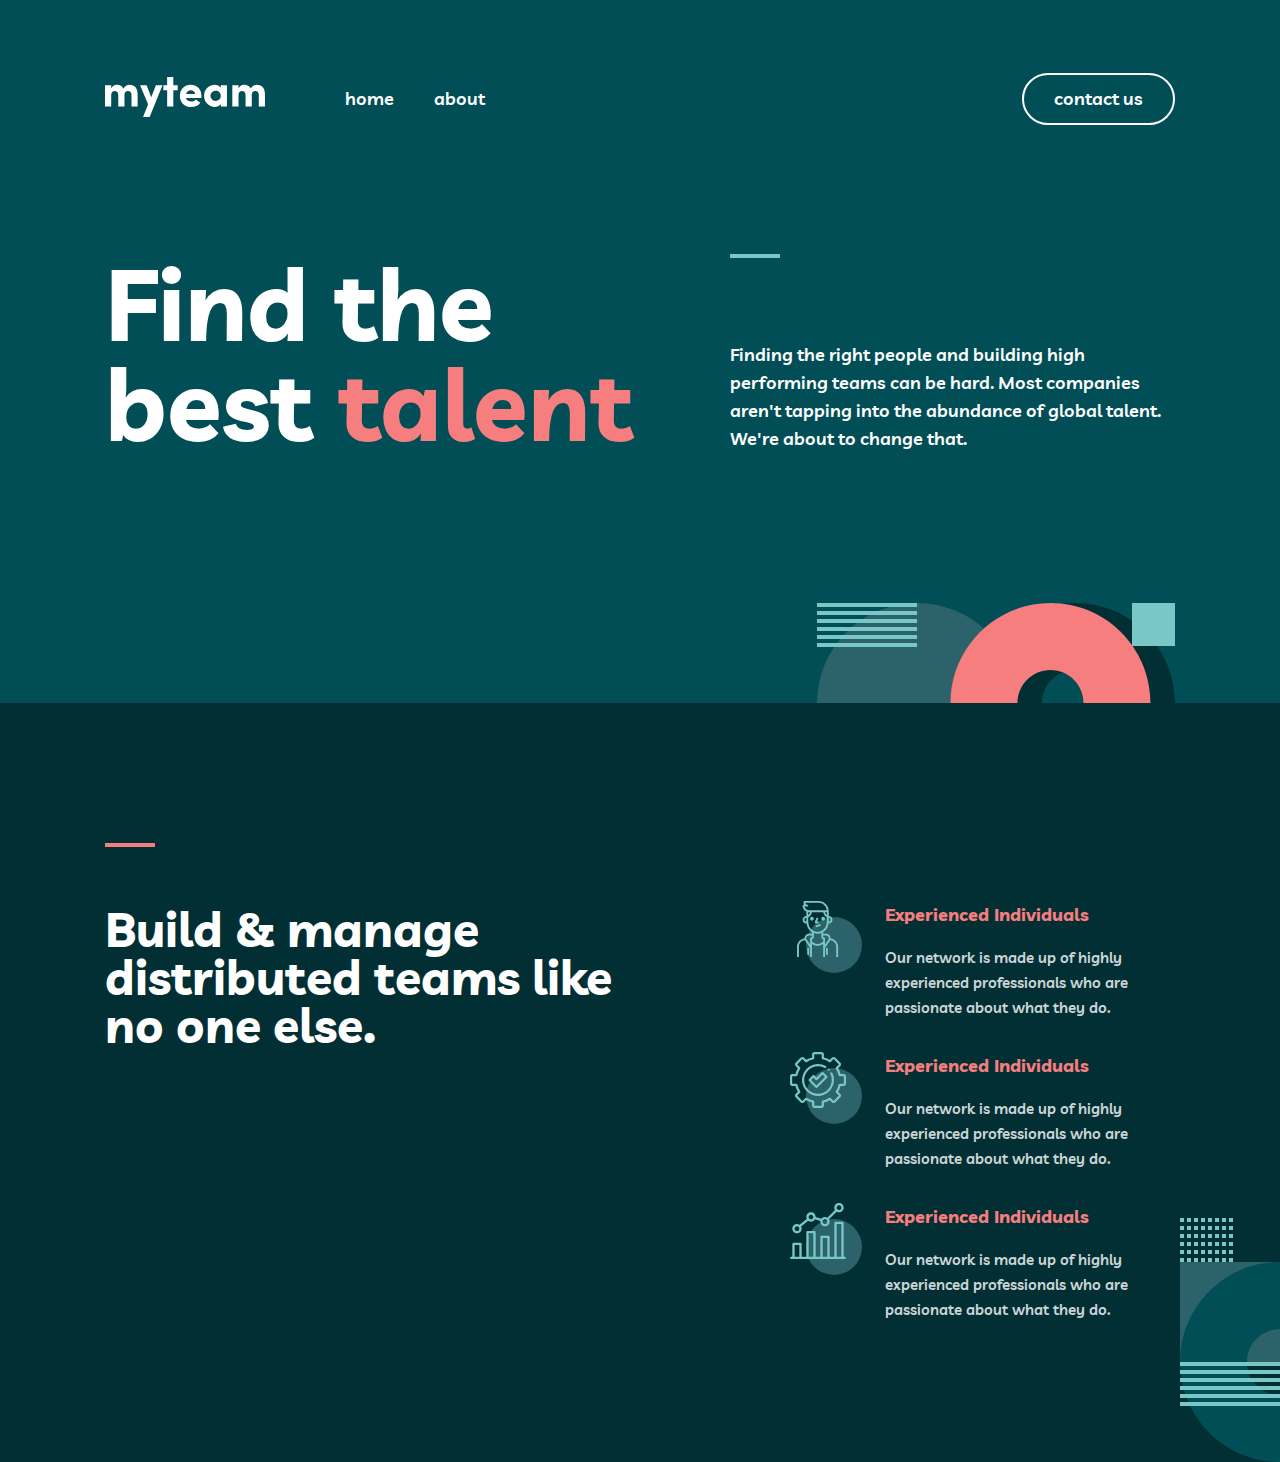
==== index.html @ b456665f "Initial commit" ====
<!DOCTYPE html>
<html lang="en">
<head>
    <meta charset="UTF-8">
    <meta name="viewport" content="width=device-width, initial-scale=1.0">
    <link rel="icon" href="./images/site-logo.svg">
    <link rel="stylesheet" href="./css/main.css">
    <title>My Team</title>
</head>
<body>
    <header class="site-header">
        <div class="container">
            <div class="haeder">
                <div class="header__logo-navbar-wrapper">
                    <a class="header__logo-link" href="/">
                        <img class="header__logo-img" src="./images/site-logo.svg" alt="site-logo" width="160" height="40">
                    </a>
                    <ul class="header__list">
                        <li class="header__item">
                            <a class="header__link" href="#">home</a>
                        </li>
                        <li class="header__item">
                            <a class="header__link" href="#">about</a>
                        </li>
                    </ul>
                </div>
                <a class="header__contact-link" href="">contact us</a>
                <button class="header__hamburger-btn">
                    <img src="./images/hamburger-menu.svg" alt="hamburger-menu" width="20" height="17">
                </button>
            </div>
        </div>
    </header>
    <main class="site-main">
        <section class="hero-section">
            <div class="container">
                <div class="hero">
                    <div class="hero__title-wrapper">
                        <h2 class="hero__title">Find the best <span class="hero__title hero__title--color">talent</span></h2>
                    </div>
                    <div class="hero__text-wrapper">
                        <span class="hero--text-top-line"></span>
                        <p class="hero__text">Finding the right people and building high performing teams can be hard. Most companies aren't tapping into the abundance of global talent. We're about to change that.</p>
                    </div>
                </div>
            </div>
        </section>
        <section class="build-section">
            <div class="container">
                <div class="build">
                    <div class="build__title-wrapper">
                        <span class="build__title-line"></span>
                        <h2 class="build__title">Build & manage distributed teams like no one else.</h2>
                    </div>
                    <ul class="build__list">
                        <li class="build__item">
                            <img src="./images/build-section-img.svg" alt="build-img" width="72" height="72">
                            <div class="build__item-content">
                                <h3 class="build__item-title">Experienced Individuals</h3>
                                <p class="build__item-text">Our network is made up of highly experienced professionals who are passionate about what they do.</p>
                            </div>
                        </li>
                        <li class="build__item">
                            <img src="./images/build-section-img2.svg" alt="build-img" max-width="72" height="72">
                            <div class="build__item-content">
                                <h3 class="build__item-title">Experienced Individuals</h3>
                                <p class="build__item-text">Our network is made up of highly experienced professionals who are passionate about what they do.</p>
                            </div>
                        </li>
                        <li class="build__item">
                            <img src="./images/build-section-img3.svg" alt="build-img" width="72" height="72">
                            <div class="build__item-content">
                                <h3 class="build__item-title">Experienced Individuals</h3>
                                <p class="build__item-text">Our network is made up of highly experienced professionals who are passionate about what they do.</p>
                            </div>
                        </li>
                    </ul>
                </div>
            </div>
        </section>
    </main>
</body>
</html>
---- css/main.css ----
@font-face {
  font-display: swap;
  font-family: "Livvic";
  font-style: normal;
  font-weight: 500;
  src: url("../fonts/livvic-v14-latin-500.woff2") format("woff2");
}
@font-face {
  font-display: swap;
  font-family: "Livvic";
  font-style: normal;
  font-weight: 600;
  src: url("../fonts/livvic-v14-latin-600.woff2") format("woff2");
}
@font-face {
  font-display: swap;
  font-family: "Livvic";
  font-style: normal;
  font-weight: 700;
  src: url("../fonts/livvic-v14-latin-700.woff2") format("woff2");
}
.visually-hidden {
  position: absolute;
  width: 1px;
  height: 1px;
  margin: -1px;
  border: 0;
  padding: 0;
  white-space: nowrap;
  -webkit-clip-path: inset(100%);
          clip-path: inset(100%);
  clip: rect(0 0 0 0);
  overflow: hidden;
}

* {
  margin: 0;
  padding: 0;
  list-style: none;
  text-decoration: none;
  box-sizing: border-box;
}

body {
  font-family: "Livvic";
  background-color: rgb(1, 78, 86);
}

.container {
  max-width: 1110px;
  margin: 0 auto;
  padding: 0 20px;
}

.site-header {
  padding: 73px 0 128px;
}

.haeder {
  display: flex;
  align-items: center;
  justify-content: space-between;
  gap: 0px;
}

.header__logo-navbar-wrapper {
  display: flex;
  align-items: center;
  justify-content: start;
  gap: 80px;
}

.header__logo-link {
  display: inline-block;
}

.header__list {
  display: flex;
  align-items: center;
  justify-content: start;
  gap: 40px;
}

.header__link {
  margin-bottom: 0;
  font-size: 18px;
  font-weight: 600;
  line-height: 28px;
  color: white;
}

.header__contact-link {
  display: inline-block;
  width: 153px;
  padding: 10px 0;
  border-radius: 30px;
  border: 2px solid white;
  background-color: transparent;
  text-align: center;
  cursor: pointer;
  transition: all 0.3s linear;
  margin-bottom: 0px;
  font-size: 18px;
  font-weight: 600;
  line-height: 28px;
  color: white;
}
.header__contact-link:hover {
  background-color: white;
  color: rgb(1, 78, 86);
}

.header__hamburger-btn {
  background-color: transparent;
  border: none;
  cursor: pointer;
  display: none;
}

@media only screen and (max-width: 800px) {
  .site-header {
    padding: 64px 0 112px;
  }
  .header__logo-img {
    width: 128px;
    height: 32px;
  }
  .header__logo-navbar-wrapper {
    display: flex;
    align-items: center;
    justify-content: start;
    gap: 48px;
  }
}
@media (max-width: 600px) {
  .site-header {
    padding: 48px 0 80px;
  }
  .header__logo-img {
    width: 128px;
    height: 32px;
  }
  .header__list {
    display: none;
  }
  .header__logo-navbar-wrapper {
    display: flex;
    align-items: center;
    justify-content: start;
    gap: 0px;
  }
  .header__contact-link {
    display: none;
  }
  .header__hamburger-btn {
    display: block;
  }
}
.hero-section {
  background-image: url(../../images/bg-images.svg);
  background-repeat: no-repeat;
  background-size: 200px 200px;
  background-position: calc(50% - 741px) top;
}

.hero {
  padding-bottom: 250px;
  background-image: url(../../images/bg-images2.svg);
  background-repeat: no-repeat;
  background-size: 358px 100px;
  background-position: bottom right;
  display: flex;
  align-items: center;
  justify-content: space-between;
  gap: 0px;
}

.hero__title-wrapper {
  width: 550px;
}

.hero__title {
  margin-bottom: 0;
  font-size: 100px;
  font-weight: 700;
  line-height: 100px;
  color: white;
}

.hero__title--color {
  color: rgb(246, 126, 126);
}

.hero__text-wrapper {
  width: 445px;
}

.hero--text-top-line {
  margin-bottom: 79px;
  display: inline-block;
  width: 50px;
  height: 4px;
  background-color: rgb(121, 200, 199);
}

.hero__text {
  margin-bottom: 0;
  font-size: 18px;
  font-weight: 600;
  line-height: 28px;
  color: white;
}

@media only screen and (max-width: 800px) {
  .hero {
    flex-direction: column;
    text-align: center;
    display: flex;
    align-items: center;
    justify-content: start;
    gap: 24px;
    background-position: center bottom;
  }
  .hero__text-top-line {
    display: none;
  }
  .hero__title {
    margin-bottom: 0;
    font-size: 64px;
    font-weight: 700;
    line-height: 56px;
    color: white;
  }
  .hero__text {
    margin-bottom: 0;
    font-size: 15px;
    font-weight: 600;
    line-height: 28px;
    color: white;
  }
  .hero__title--color {
    color: rgb(246, 126, 126);
  }
  .hero__title-wrapper, .hero__text-wrapper {
    width: 100%;
  }
}
@media (max-width: 600px) {
  .hero {
    padding-bottom: 197px;
    display: flex;
    align-items: center;
    justify-content: start;
    gap: 18px;
  }
  .hero__title {
    margin-bottom: 0;
    font-size: 40px;
    font-weight: 700;
    line-height: 40px;
    color: white;
  }
  .hero__title--color {
    color: rgb(246, 126, 126);
  }
}
@media (max-width: 400px) {
  .hero {
    background-size: 100%;
  }
}
.build-section {
  background-color: rgb(1, 47, 52);
  background-image: url(../../images/build-section-bg.svg);
  background-repeat: no-repeat;
  background-size: 100px 244px;
  background-position: bottom right;
}

.build {
  padding: 140px 0 108px;
  display: flex;
  align-items: start;
  justify-content: space-between;
  gap: 125px;
}

.build__title-wrapper {
  max-width: 621px;
}

.build__title-line {
  margin-bottom: 54px;
  display: inline-block;
  width: 50px;
  height: 4px;
  background-color: rgb(246, 126, 126);
}

.build__title {
  margin-bottom: 0;
  font-size: 48px;
  font-weight: 700;
  line-height: 48px;
  color: white;
}

.build__list {
  margin-top: 58px;
}

.build__item {
  display: flex;
  align-items: start;
  justify-content: space-between;
  gap: 23px;
  margin-bottom: 32px;
}

.build__item-title {
  margin-bottom: 16px;
  font-size: 18px;
  font-weight: 700;
  line-height: 28px;
  color: rgb(246, 126, 126);
}

.build__item-text {
  margin-bottom: 0px;
  font-size: 15px;
  font-weight: 600;
  line-height: 25px;
  color: #CCD5D6;
}

@media only screen and (max-width: 800px) {
  .build-section {
    padding: 100px 0 100px;
    background-position: top right;
  }
  .build {
    flex-direction: column;
    display: flex;
    align-items: 0;
    justify-content: start;
    gap: 64px;
  }
  .build__title-wrapper {
    max-width: 641px;
  }
  .build__title-line {
    margin-bottom: 32px;
  }
  .build__title {
    width: 100%;
  }
  .build__item {
    display: flex;
    align-items: center;
    justify-content: space-between;
    gap: 23px;
  }
  .build__item-title {
    margin-bottom: 16px;
    font-size: 18px;
    font-weight: 700;
    line-height: 28px;
    color: rgb(246, 126, 126);
  }
}
@media (max-width: 500px) {
  .build-section {
    padding: 64px;
  }
  .build__list {
    gap: 32px;
  }
  .build__item {
    display: flex;
    align-items: center;
    justify-content: space-between;
    gap: 16px;
    flex-direction: column;
    text-align: center;
  }
  .build__item-content {
    display: flex;
    align-items: center;
    justify-content: space-between;
    gap: 8px;
    flex-direction: column;
  }
}/*# sourceMappingURL=main.css.map */
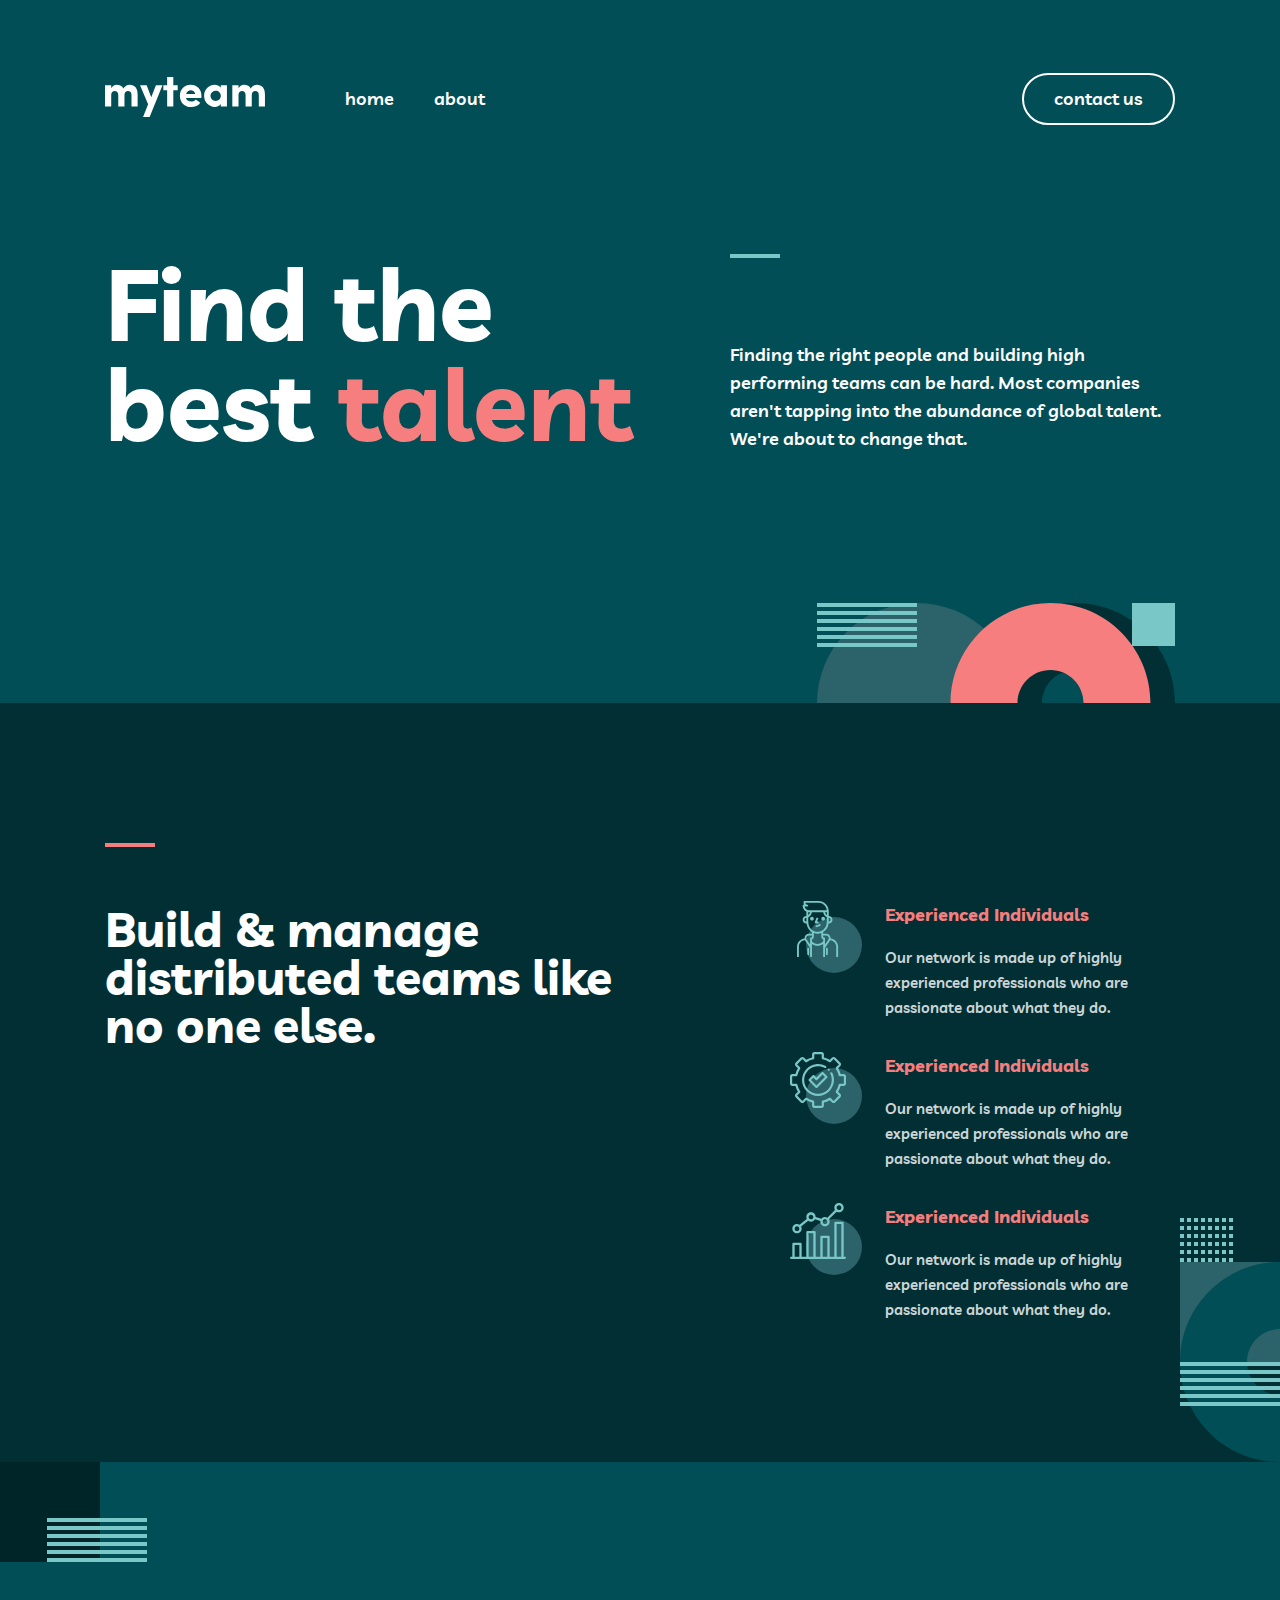
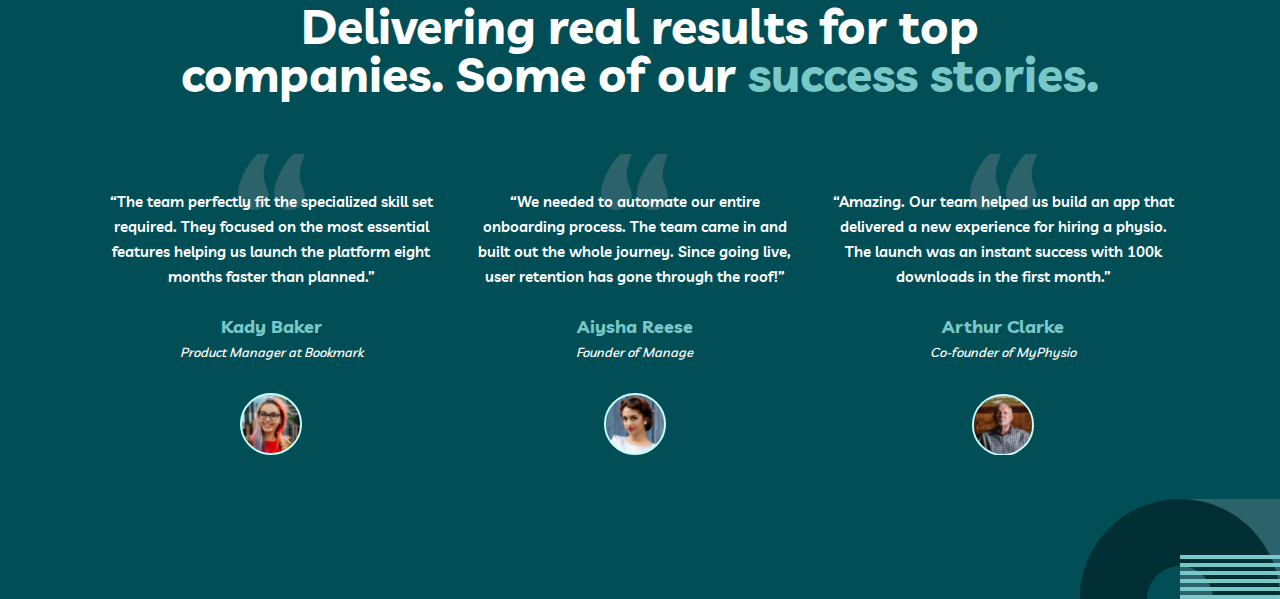
==== commit 6c47359d: "Change index,scss and plus tablet and mobile" ====
--- a/index.html
+++ b/index.html
@@ -78,6 +78,38 @@
                 </div>
             </div>
         </section>
+        <section class="stories-section">
+            <div class="container">
+                <div class="stories">
+                    <div class="stories__title-wrapper">
+                        <h2 class="stories__title">Delivering real results for top companies. Some of our <span class="stories__title stories__title--color">success stories.</span></h2>
+                    </div>
+                    <ul class="stories__list">
+                        <li class="stories__item">
+                            <img class="stories__item-images" src="./images/scroll.svg" alt="scroll" width="67" height="56">
+                            <p class="stories__item-top-text"> “The team perfectly fit the specialized skill set required. They focused on the most essential features helping us launch the platform eight months faster than planned.”</p>
+                            <h4 class="stories__item-title">Kady Baker</h4>
+                            <i class="stories__item-bottom-text">Product Manager at Bookmark</i>
+                            <img src="./images/profil-mg.svg" alt="profil-img" width="62" height="62">
+                        </li>
+                        <li class="stories__item">
+                            <img class="stories__item-images" src="./images/scroll.svg" alt="scroll" width="67" height="56">
+                            <p class="stories__item-top-text"> “We needed to automate our entire onboarding process. The team came in and built out the whole journey. Since going live, user retention has gone through the roof!”</p>
+                            <h4 class="stories__item-title">Aiysha Reese</h4>
+                            <i class="stories__item-bottom-text">Founder of Manage</i>
+                            <img src="./images/profil-mg2.svg" alt="profil-img" width="62" height="62">
+                        </li>
+                        <li class="stories__item">
+                            <img class="stories__item-images" src="./images/scroll.svg" alt="scroll" width="67" height="56">
+                            <p class="stories__item-top-text">“Amazing. Our team helped us build an app that delivered a new experience for hiring a physio. The launch was an instant success with 100k downloads in the first month.”</p>
+                            <h4 class="stories__item-title">Arthur Clarke</h4>
+                            <i class="stories__item-bottom-text">Co-founder of MyPhysio</i>
+                            <img src="./images/profil-mg3.svg" alt="profil-img" width="62" height="62">
+                        </li>
+                    </ul>
+                </div>
+            </div>
+        </section>
     </main>
 </body>
 </html>--- a/css/main.css
+++ b/css/main.css
@@ -335,6 +335,7 @@
 
 @media only screen and (max-width: 800px) {
   .build-section {
+    background-color: rgb(1, 47, 52);
     padding: 100px 0 100px;
     background-position: top right;
   }
@@ -370,6 +371,7 @@
 }
 @media (max-width: 500px) {
   .build-section {
+    background-color: rgb(1, 47, 52);
     padding: 64px;
   }
   .build__list {
@@ -390,4 +392,115 @@
     gap: 8px;
     flex-direction: column;
   }
+}
+@media (max-width: 200px) {
+  .build-section {
+    background-color: rgb(1, 47, 52);
+  }
+}
+.stories-section {
+  padding: 140px 0;
+  background-image: url(../../images/stories-bg-img.svg), url(../../images/stories-bg-img-bottom.svg);
+  background-repeat: no-repeat;
+  background-size: 147px 100px, 200px 100px;
+  background-position: top left, bottom right;
+}
+
+.stories {
+  text-align: center;
+}
+
+.stories__title-wrapper {
+  max-width: 932px;
+  margin: 0 auto;
+}
+
+.stories__title {
+  margin-bottom: 56px;
+  font-size: 48px;
+  font-weight: 700;
+  line-height: 48px;
+  color: white;
+}
+
+.stories__title--color {
+  color: rgb(121, 200, 199);
+}
+
+.stories__list {
+  display: flex;
+  align-items: center;
+  justify-content: space-between;
+  gap: 30px;
+}
+
+.stories__item-images {
+  margin-bottom: -25px;
+}
+
+.stories__item {
+  max-width: 350px;
+}
+
+.stories__item-top-text {
+  margin-bottom: 24px;
+  font-size: 15px;
+  font-weight: 600;
+  line-height: 25px;
+  color: white;
+}
+
+.stories__item-title {
+  margin-bottom: 2px;
+  font-size: 18px;
+  font-weight: 700;
+  line-height: 28px;
+  color: rgb(121, 200, 199);
+}
+
+.stories__item-bottom-text {
+  display: block;
+  margin-bottom: 32px;
+  font-size: 13px;
+  font-weight: 300;
+  line-height: 18px;
+  color: white;
+}
+
+@media (max-width: 800px) {
+  .stories-section {
+    padding: 100px 0;
+  }
+  .stories__title-wrapper {
+    max-width: 573px;
+    margin: 0 auto;
+  }
+  .stories__title {
+    margin-bottom: 56px;
+    font-size: 32px;
+    font-weight: 700;
+    line-height: 32px;
+    color: white;
+  }
+  .stories__title--color {
+    color: rgb(121, 200, 199);
+  }
+  .stories__list {
+    display: flex;
+    align-items: center;
+    justify-content: start;
+    gap: 48px;
+    flex-direction: column;
+  }
+  .stories__item {
+    max-width: 350px;
+  }
+}
+@media (max-width: 400px) {
+  .stories-section {
+    padding: 140px 0;
+  }
+  .stories__title--color {
+    color: rgb(121, 200, 199);
+  }
 }/*# sourceMappingURL=main.css.map */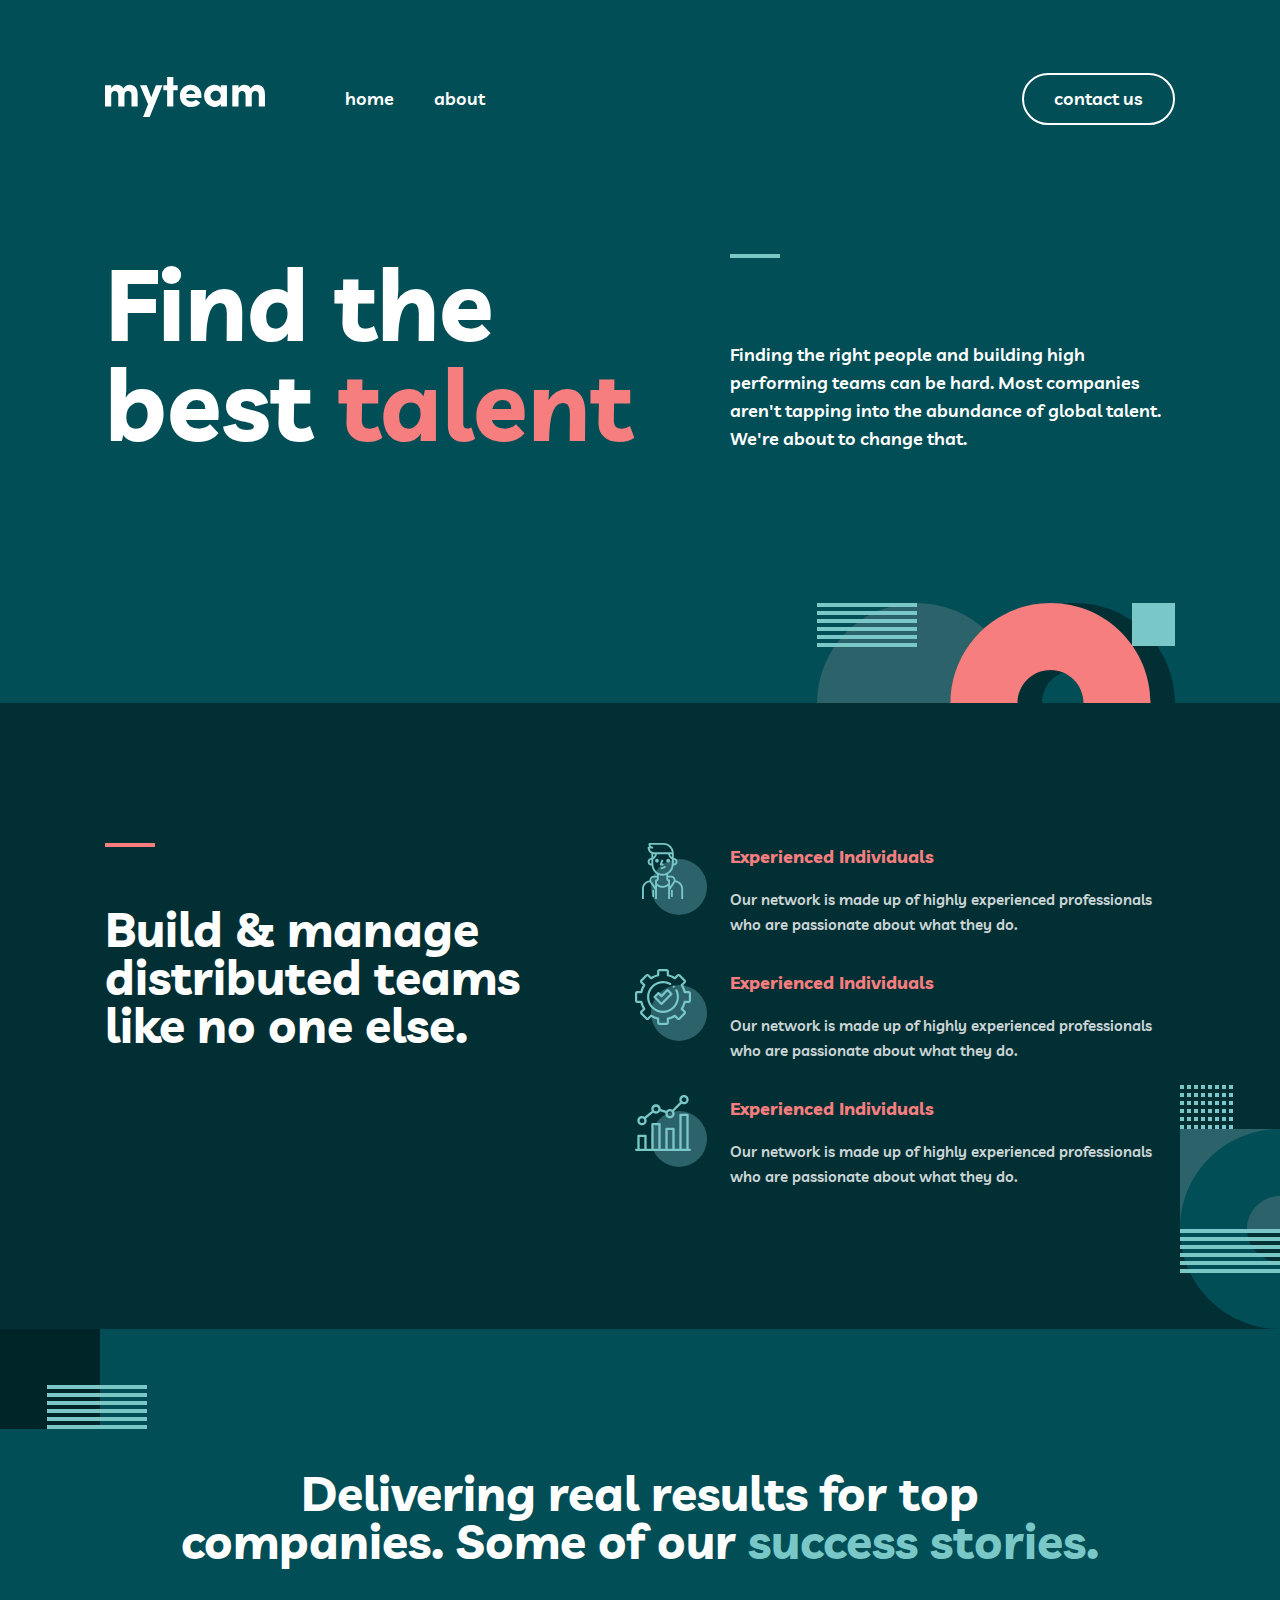
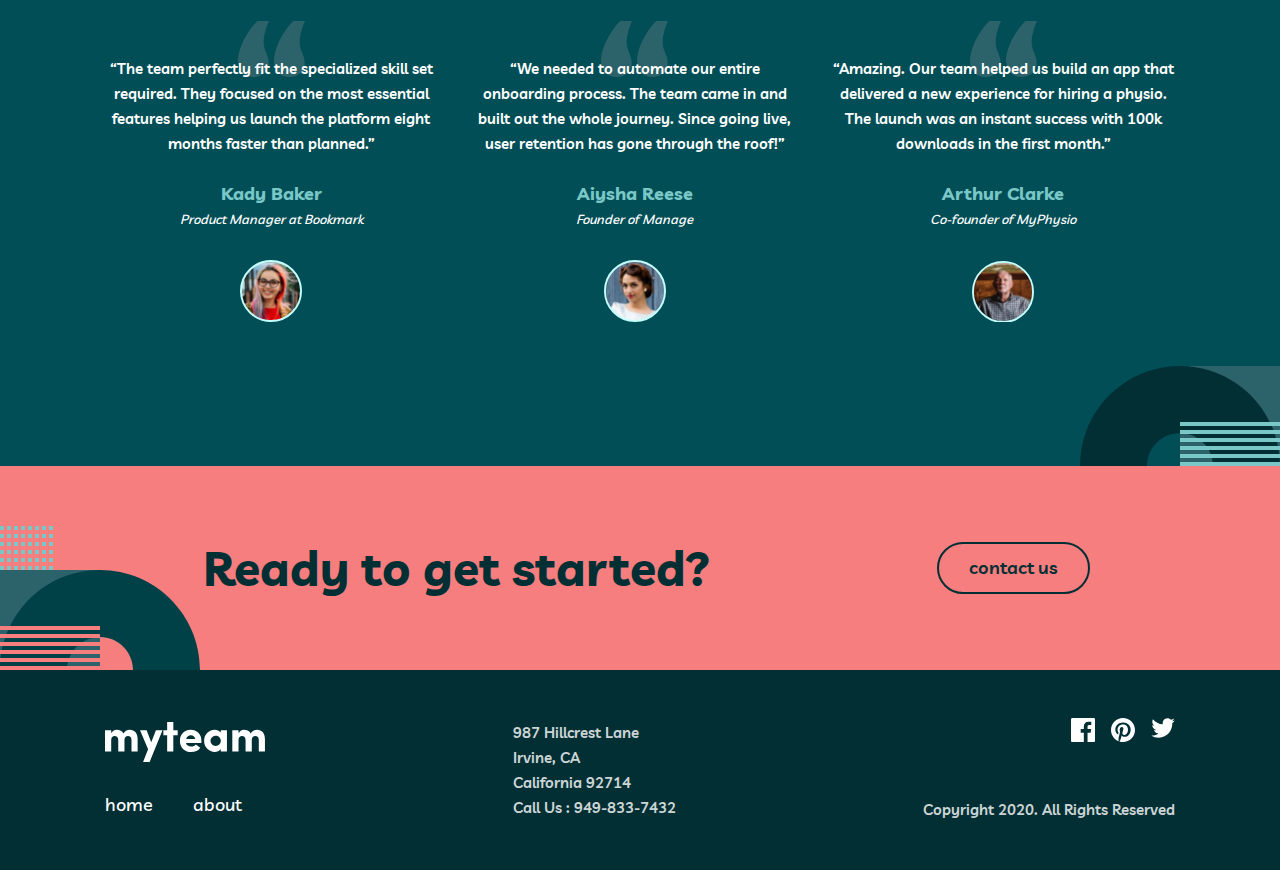
==== commit c58350b1: "uy ishi" ====
--- a/index.html
+++ b/index.html
@@ -24,12 +24,31 @@
                         </li>
                     </ul>
                 </div>
-                <a class="header__contact-link" href="">contact us</a>
+                <a class="header__contact-link" target="_blank" href="./contact.html">contact us</a>
                 <button class="header__hamburger-btn">
                     <img src="./images/hamburger-menu.svg" alt="hamburger-menu" width="20" height="17">
                 </button>
             </div>
         </div>
+
+        <div id="modal-outer" class="modal modal-outer">
+            <div class="modal-inner">
+                <button class="modal modal__close-btn">
+                    <img src="./images/close-modal-img.svg" alt="Close modal icon" width="16" height="16">
+                </button>
+                <ul class="modal__list">
+                    <li class="modal__item">
+                        <a href="./index.html">home</a>
+                    </li>
+                    <li class="modal__item">
+                        <a href="#">about</a>
+                    </li>
+                </ul>
+                <a href="">contact us</a>
+            </div>
+        </div>
+
+
     </header>
     <main class="site-main">
         <section class="hero-section">
@@ -110,6 +129,52 @@
                 </div>
             </div>
         </section>
+        <section class="started-section">
+            <div class="container">
+                <div class="started">
+                    <h2 class="started-title">Ready to get started?</h2>
+                    <a class="started-link" href="#">contact us</a>
+                </div>
+            </div>
+        </section>
     </main>
+    <footer class="footer-site">
+        <div class="container">
+            <div class="footer">
+                <div class="footer__logo-wrapper">
+                    <a class="footer__logo-link" href="#">
+                        <img class="footer__logo-img" src="./images/site-logo.svg" alt="site-logo" width="160" height="40">
+                    </a>
+                    <div class="footer__next-page">
+                        <a class="footer__next-page-link" href="#">home</a>
+                        <a class="footer__next-page-link" href="#">about</a>
+                    </div>
+                </div>
+                <div class="footer__address-wrapper">
+                    <a class="footer__address-link" href="">987  Hillcrest Lane</a>
+                    <a class="footer__address-link" href="">Irvine, CA</a>
+                    <a class="footer__address-link" href="">California 92714</a>
+                    <a class="footer__address-link" href="tel:+9498337432">Call Us : 949-833-7432</a>
+                </div>
+                <div class="footer__profile-wrapper">
+                    <div class="footer__profile-link-wrapper">
+                        <a class="footer__profile-link" href="#">
+                            <img class="footer__profile-img" src="./images/facebook-icon.svg" alt="Facebook-icon" width="24" height="24">
+                        </a>
+                        <a class="footer__profile-link" href="#">
+                            <img class="footer__profile-img" src="./images/pixso-icon.svg" alt="Pixso-icon" width="24" height="24">
+                        </a>
+                        <a class="footer__profile-link" href="#">
+                            <img class="footer__profile-img" src="./images/twitter-icon.svg" alt="Twitter-icon" width="24" height="19.5">
+                        </a>
+                    </div>
+                    <p class="footer__profile-text">Copyright 2020. All Rights Reserved</p>
+                </div>
+            </div>
+        </div>
+    </footer>
+
+
+    <script src="./js/main.js"></script>
 </body>
 </html>--- a/css/main.css
+++ b/css/main.css
@@ -87,6 +87,10 @@
   font-weight: 600;
   line-height: 28px;
   color: white;
+  transition: all 0.3s linear;
+}
+.header__link:hover {
+  color: rgb(246, 126, 126);
 }
 
 .header__contact-link {
@@ -117,6 +121,91 @@
   display: none;
 }
 
+.modal-outer {
+  position: fixed;
+  z-index: 50;
+  width: 100%;
+  right: -100%;
+  top: 0;
+  bottom: 0;
+  -webkit-backdrop-filter: blur(10px);
+          backdrop-filter: blur(10px);
+  transition: all 0.3s linear;
+}
+
+.modal-inner {
+  padding: 56px 25px 0 48px;
+  position: fixed;
+  right: -100%;
+  z-index: 51;
+  width: 65%;
+  height: 100vh;
+  right: 0;
+  background-color: rgb(1, 78, 86);
+}
+
+.modal-inner > a {
+  display: inline-block;
+  margin-top: 12px;
+  display: inline-block;
+  width: 159px;
+  padding: 10px 0;
+  border-radius: 30px;
+  border: 2px solid white;
+  background-color: transparent;
+  text-align: center;
+  cursor: pointer;
+  transition: all 0.3s linear;
+  margin-bottom: 0px;
+  font-size: 18px;
+  font-weight: 600;
+  line-height: 28px;
+  color: white;
+}
+.modal-inner > a:hover {
+  background-color: white;
+  color: rgb(1, 78, 86);
+}
+
+.modal__close-btn {
+  background-color: transparent;
+  border: none;
+  display: block;
+  margin-left: auto;
+}
+
+.modal__item {
+  display: flex;
+  align-items: center;
+  justify-content: start;
+  gap: 24px;
+}
+
+.modal__item > a {
+  display: inline-block;
+  margin-bottom: 24px;
+  font-size: 18px;
+  font-weight: 600;
+  line-height: 28px;
+  color: white;
+  transition: all 0.3s linear;
+}
+.modal__item > a:hover {
+  color: rgb(246, 126, 126);
+}
+
+.hidden-croll {
+  overflow-y: hidden;
+}
+
+.show-outer {
+  right: 0;
+}
+
+.show-inner {
+  right: 0;
+}
+
 @media only screen and (max-width: 800px) {
   .site-header {
     padding: 64px 0 112px;
@@ -270,6 +359,7 @@
   }
 }
 .build-section {
+  padding: 140px 0 140px;
   background-color: rgb(1, 47, 52);
   background-image: url(../../images/build-section-bg.svg);
   background-repeat: no-repeat;
@@ -278,15 +368,14 @@
 }
 
 .build {
-  padding: 140px 0 108px;
   display: flex;
   align-items: start;
   justify-content: space-between;
-  gap: 125px;
+  gap: px;
 }
 
 .build__title-wrapper {
-  max-width: 621px;
+  max-width: 445px;
 }
 
 .build__title-line {
@@ -306,7 +395,11 @@
 }
 
 .build__list {
-  margin-top: 58px;
+  flex-direction: column;
+  display: flex;
+  align-items: start;
+  justify-content: start;
+  gap: 32px;
 }
 
 .build__item {
@@ -314,7 +407,10 @@
   align-items: start;
   justify-content: space-between;
   gap: 23px;
-  margin-bottom: 32px;
+}
+
+.build__item-content {
+  width: 445px;
 }
 
 .build__item-title {
@@ -333,26 +429,33 @@
   color: #CCD5D6;
 }
 
-@media only screen and (max-width: 800px) {
+@media only screen and (max-width: 954px) {
   .build-section {
     background-color: rgb(1, 47, 52);
-    padding: 100px 0 100px;
+    padding: 100px 0 56px 100px;
     background-position: top right;
   }
   .build {
     flex-direction: column;
     display: flex;
-    align-items: 0;
+    align-items: start;
     justify-content: start;
     gap: 64px;
   }
   .build__title-wrapper {
-    max-width: 641px;
+    width: 100%;
   }
   .build__title-line {
     margin-bottom: 32px;
   }
   .build__title {
+    margin-bottom: 0px;
+    font-size: 32px;
+    font-weight: 700;
+    line-height: 32px;
+    color: white;
+  }
+  .build__item-content {
     width: 100%;
   }
   .build__item {
@@ -369,10 +472,13 @@
     color: rgb(246, 126, 126);
   }
 }
-@media (max-width: 500px) {
+@media (max-width: 700px) {
   .build-section {
+    padding: 100px 0 100px;
     background-color: rgb(1, 47, 52);
-    padding: 64px;
+  }
+  .build__title-wrapper {
+    max-width: 70%;
   }
   .build__list {
     gap: 32px;
@@ -391,11 +497,6 @@
     justify-content: space-between;
     gap: 8px;
     flex-direction: column;
-  }
-}
-@media (max-width: 200px) {
-  .build-section {
-    background-color: rgb(1, 47, 52);
   }
 }
 .stories-section {
@@ -503,4 +604,289 @@
   .stories__title--color {
     color: rgb(121, 200, 199);
   }
+}
+.started-section {
+  padding: 76px 0;
+  background-color: rgb(246, 126, 126);
+  background-image: url(../../images/started-section-bg.svg);
+  background-repeat: no-repeat;
+  background-size: 200px 144px;
+  background-position: left bottom;
+}
+
+.started {
+  display: flex;
+  align-items: center;
+  justify-content: start;
+  gap: 226px;
+  padding-left: 98px;
+}
+
+.started-title {
+  margin-bottom: 0px;
+  font-size: 48px;
+  font-weight: 700;
+  line-height: 48px;
+  color: rgb(1, 47, 52);
+  display: inline-block;
+}
+
+.started-link {
+  display: inline-block;
+  display: inline-block;
+  width: 153px;
+  padding: 10px 0;
+  border-radius: 30px;
+  border: 2px solid rgb(1, 47, 52);
+  background-color: transparent;
+  text-align: center;
+  cursor: pointer;
+  transition: all 0.3s linear;
+  margin-bottom: 0px;
+  font-size: 18px;
+  font-weight: 600;
+  line-height: 28px;
+  color: rgb(1, 47, 52);
+}
+.started-link:hover {
+  background-color: rgb(1, 47, 52);
+  color: rgb(246, 126, 126);
+}
+
+@media (max-width: 1016px) {
+  .started-section {
+    padding: 84px;
+  }
+  .started {
+    display: flex;
+    align-items: center;
+    justify-content: space-between;
+    gap: 0px;
+    padding-left: 98px;
+  }
+}
+@media (max-width: 750px) {
+  .started-section {
+    padding: 83px 0;
+  }
+  .started {
+    padding-left: 24px;
+    flex-direction: column;
+    text-align: center;
+    display: flex;
+    align-items: center;
+    justify-content: start;
+    gap: 24px;
+  }
+}
+.contact-hero-section {
+  padding: 0 0 120px;
+}
+
+.contact {
+  display: flex;
+  align-items: center;
+  justify-content: space-between;
+  gap: 0px;
+}
+
+.hero__contact {
+  max-width: 540px;
+  flex-direction: column;
+  display: flex;
+  align-items: start;
+  justify-content: start;
+  gap: 0px;
+}
+
+.hero__contact-title {
+  margin-bottom: 16px;
+  font-size: 64px;
+  font-weight: 700;
+  line-height: 100px;
+  color: white;
+}
+
+.hero__contact-text-color {
+  margin-bottom: 32px;
+  font-size: 32px;
+  font-weight: 700;
+  line-height: 48px;
+  color: rgb(246, 126, 126);
+}
+
+.hero__contact-content-wrapper {
+  flex-direction: column;
+  display: flex;
+  align-items: start;
+  justify-content: start;
+  gap: 8px;
+}
+
+.hero__contact-content {
+  display: flex;
+  align-items: center;
+  justify-content: start;
+  gap: 23px;
+}
+
+.hero__contact-content-text {
+  margin-bottom: 0px;
+  font-size: 18px;
+  font-weight: 700;
+  line-height: 28px;
+  color: white;
+}
+
+.footer-site {
+  padding: 48px 0;
+  background-color: rgb(1, 47, 52);
+}
+
+.footer {
+  display: flex;
+  align-items: center;
+  justify-content: space-between;
+  gap: 0px;
+}
+
+.footer__logo-link {
+  display: inline-block;
+  margin-bottom: 25px;
+}
+
+.footer__next-page {
+  display: flex;
+  align-items: center;
+  justify-content: start;
+  gap: 40px;
+}
+
+.footer__next-page-link {
+  margin-bottom: 0px;
+  font-size: 18px;
+  font-weight: 300;
+  line-height: 28px;
+  color: white;
+}
+
+.footer__address-wrapper {
+  max-width: 445px;
+  flex-direction: column;
+  display: flex;
+  align-items: start;
+  justify-content: start;
+  gap: 0px;
+  text-align: left;
+}
+
+.footer__address-link {
+  display: inline-block;
+  margin-bottom: 0px;
+  font-size: 15px;
+  font-weight: 600;
+  line-height: 25px;
+  color: #CCD5D6;
+}
+
+.footer__profile-wrapper {
+  margin: 0 end;
+  text-align: right;
+}
+
+.footer__profile-link-wrapper {
+  display: flex;
+  align-items: start;
+  justify-content: end;
+  gap: 16px;
+  margin-bottom: 51px;
+}
+
+.footer__profile-text {
+  margin-bottom: 0px;
+  font-size: 15px;
+  font-weight: 600;
+  line-height: 25px;
+  color: #CCD5D6;
+}
+
+@media (max-width: 800px) {
+  .footer-site {
+    padding: 56px 0;
+  }
+  .footer {
+    display: flex;
+    align-items: center;
+    justify-content: space-between;
+    gap: 0x;
+    flex-wrap: wrap;
+  }
+  .footer__logo-wrapper {
+    display: inline-block;
+    max-width: 107px;
+  }
+  .footer__logo-img {
+    max-width: 96px;
+    max-height: 24px;
+    margin-bottom: 53px;
+  }
+  .footer__next-page {
+    display: flex;
+    align-items: center;
+    justify-content: start;
+    gap: 24px;
+    margin-bottom: 32px;
+  }
+  .footer__address-wrapper {
+    max-width: 445px;
+    display: flex;
+    align-items: end;
+    margin-bottom: 32px;
+  }
+  .footer__address-link {
+    display: inline-block;
+    margin-bottom: 10px;
+  }
+  .footer__profile-wrapper {
+    display: flex;
+    align-items: start;
+    justify-content: space-between;
+    gap: 3px;
+    width: 744px;
+  }
+  .footer__profile-link-wrapper {
+    display: flex;
+    align-items: start;
+    justify-content: start;
+    gap: 16px;
+  }
+}
+@media (max-width: 600px) {
+  .footer-site {
+    padding: 66px 0;
+    background-color: rgb(1, 47, 52);
+  }
+  .footer {
+    align-items: center;
+    flex-direction: column;
+    text-align: center;
+  }
+  .footer__logo-wrapper {
+    margin-bottom: 24px;
+  }
+  .footer__address-wrapper {
+    display: flex;
+    align-items: center;
+    justify-content: center;
+    gap: 16px;
+  }
+  .footer__profile-wrapper {
+    margin-top: 40px;
+    align-items: center;
+    max-width: 100%;
+    flex-direction: column;
+  }
+  .footer__profile-link-wrapper {
+    margin-bottom: 16px;
+  }
 }/*# sourceMappingURL=main.css.map */